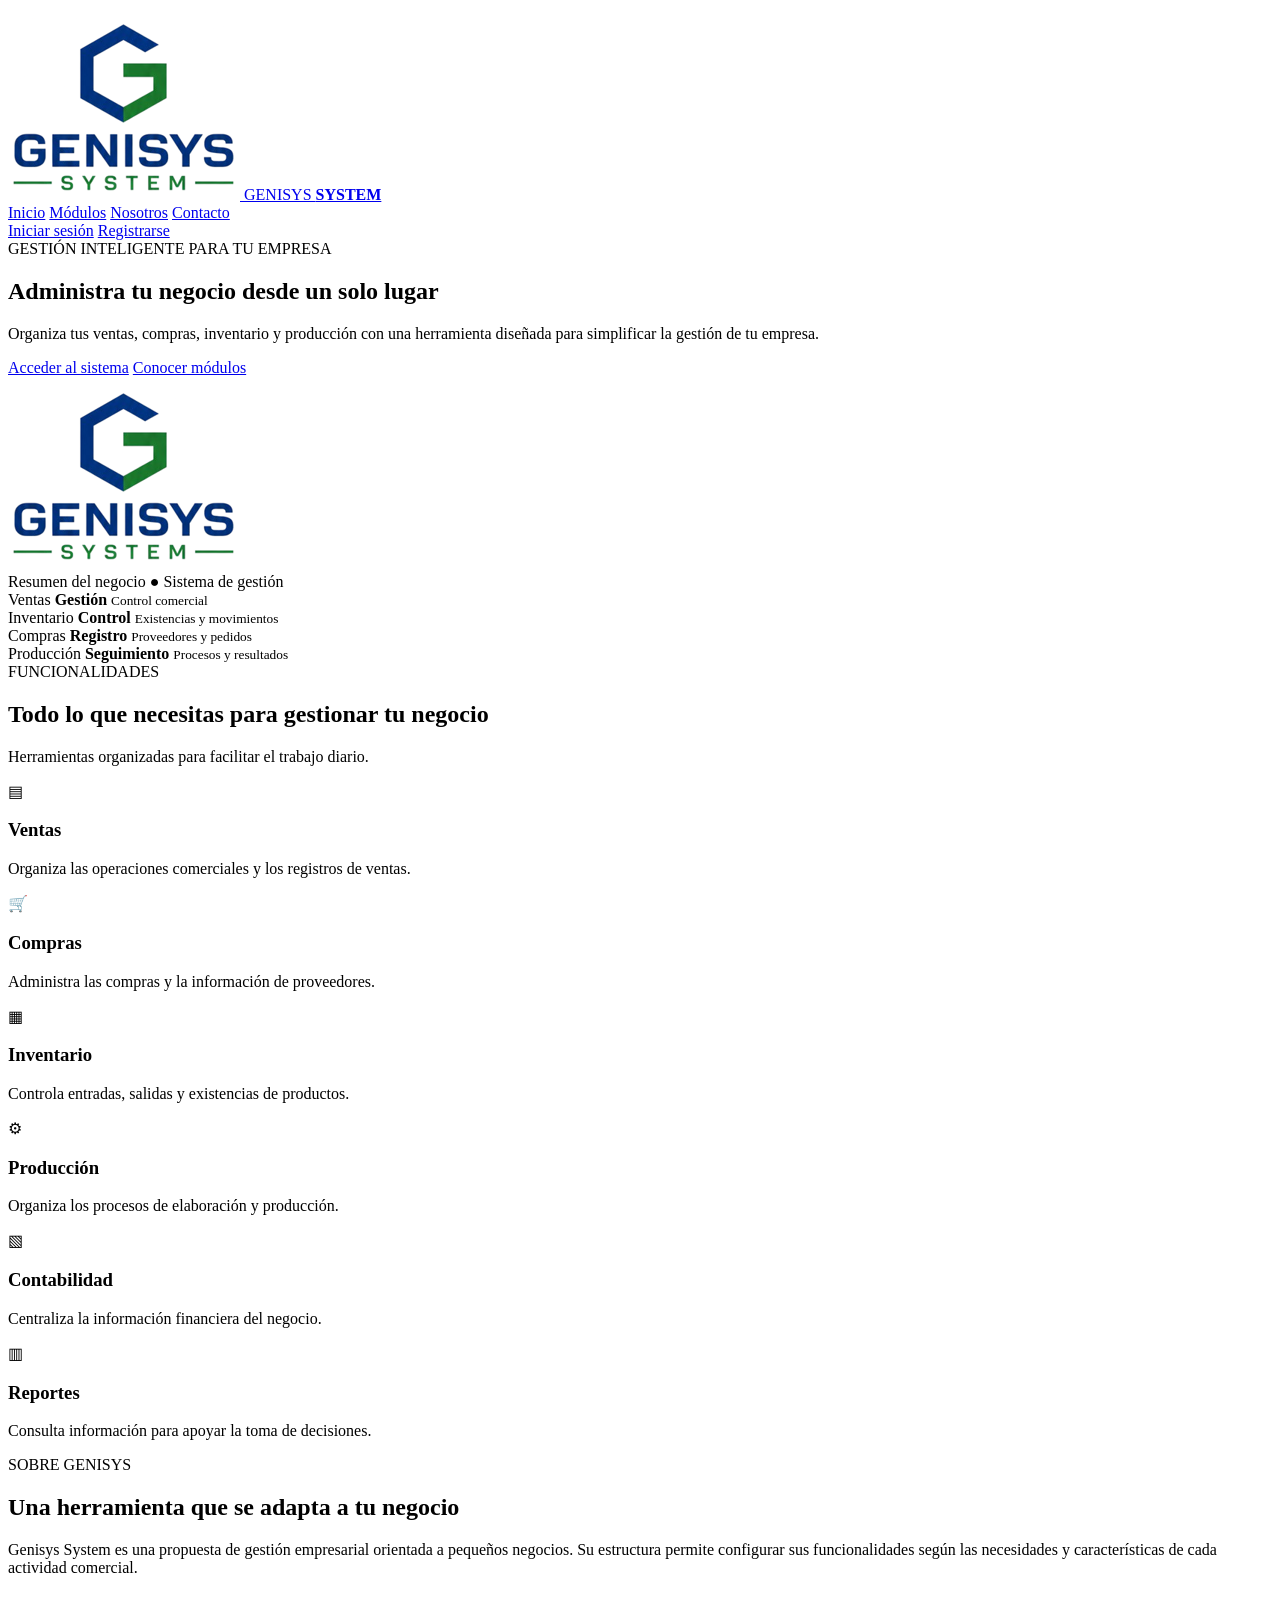
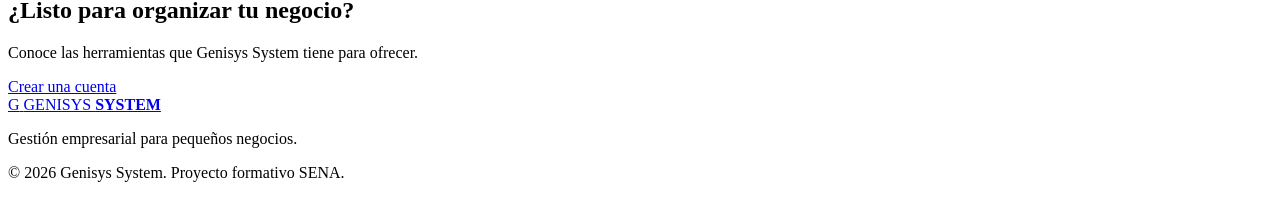
==== index.html @ d9dbc487 "Creación de la página principal  de Genisys System" ====
<!DOCTYPE html>
<html lang="es">
<head>
    <meta charset="UTF-8">
    <meta name="viewport" content="width=device-width, initial-scale=1.0">
    <meta name="description" content="Genisys System, sistema de gestión empresarial para pequeños negocios.">
    <title>Genisys System | Gestión empresarial para pequeños negocios</title>
    <link rel="stylesheet" href="css/estilos.css">
</head>
<body>

    <header class="encabezado">
        <a href="index.html" class="logo">
            <span class="logo-icono">
                <img src="img/LOGO_GENISYS.png" alt="Logo Genisys System">
            </span>
            <span>GENISYS <strong>SYSTEM</strong></span>
        </a>

        <nav class="navegacion">
            <a href="#inicio">Inicio</a>
            <a href="#modulos">Módulos</a>
            <a href="#nosotros">Nosotros</a>
            <a href="#contacto">Contacto</a>
        </nav>

        <div class="acciones">
            <a href="login.html" class="btn-secundario">Iniciar sesión</a>
            <a href="registro.html" class="btn-principal">Registrarse</a>
        </div>
    </header>

    <main>
        <section class="hero" id="inicio">
            <div class="hero-contenido">
                <span class="etiqueta">GESTIÓN INTELIGENTE PARA TU EMPRESA</span>
                <h1>Administra tu negocio desde un solo lugar</h1>
                <p>
                    Organiza tus ventas, compras, inventario y producción
                    con una herramienta diseñada para simplificar la
                    gestión de tu empresa.
                </p>
                <div class="hero-botones">
                    <a href="login.html" class="btn-principal">Acceder al sistema</a>
                    <a href="#modulos" class="btn-secundario">Conocer módulos</a>
                </div>
            </div>

            <div class="hero-visual">
                <div class="panel-resumen">
                    <div class="logo-fondo">
                        <img src="img/LOGO_GENISYS.png" alt="">
                    </div>
                    <div class="panel-cabecera">
                        <span>Resumen del negocio</span>
                        <span class="indicador">● Sistema de gestión</span>
                    </div>
                    <div class="resumen-grid">
                        <article class="resumen-card">
                            <span>Ventas</span>
                            <strong>Gestión</strong>
                            <small>Control comercial</small>
                        </article>
                        <article class="resumen-card">
                            <span>Inventario</span>
                            <strong>Control</strong>
                            <small>Existencias y movimientos</small>
                        </article>
                        <article class="resumen-card">
                            <span>Compras</span>
                            <strong>Registro</strong>
                            <small>Proveedores y pedidos</small>
                        </article>
                        <article class="resumen-card">
                            <span>Producción</span>
                            <strong>Seguimiento</strong>
                            <small>Procesos y resultados</small>
                        </article>
                    </div>
                </div>
            </div>
        </section>

        <section class="seccion-modulos" id="modulos">
            <div class="seccion-titulo">
                <span class="etiqueta">FUNCIONALIDADES</span>
                <h2>Todo lo que necesitas para gestionar tu negocio</h2>
                <p>Herramientas organizadas para facilitar el trabajo diario.</p>
            </div>

            <div class="modulos-grid">
                <article class="modulo">
                    <span class="modulo-icono">▤</span>
                    <h3>Ventas</h3>
                    <p>Organiza las operaciones comerciales y los registros de ventas.</p>
                </article>

                <article class="modulo">
                    <span class="modulo-icono">🛒</span>
                    <h3>Compras</h3>
                    <p>Administra las compras y la información de proveedores.</p>
                </article>

                <article class="modulo">
                    <span class="modulo-icono">▦</span>
                    <h3>Inventario</h3>
                    <p>Controla entradas, salidas y existencias de productos.</p>
                </article>

                <article class="modulo">
                    <span class="modulo-icono">⚙</span>
                    <h3>Producción</h3>
                    <p>Organiza los procesos de elaboración y producción.</p>
                </article>

                <article class="modulo">
                    <span class="modulo-icono">▧</span>
                    <h3>Contabilidad</h3>
                    <p>Centraliza la información financiera del negocio.</p>
                </article>

                <article class="modulo">
                    <span class="modulo-icono">▥</span>
                    <h3>Reportes</h3>
                    <p>Consulta información para apoyar la toma de decisiones.</p>
                </article>
            </div>
        </section>

        <section class="seccion-nosotros" id="nosotros">
            <div>
                <span class="etiqueta">SOBRE GENISYS</span>
                <h2>Una herramienta que se adapta a tu negocio</h2>
            </div>
            <p>
                Genisys System es una propuesta de gestión empresarial
                orientada a pequeños negocios. Su estructura permite
                configurar sus funcionalidades según las necesidades
                y características de cada actividad comercial.
            </p>
        </section>

        <section class="contacto" id="contacto">
            <h2>¿Listo para organizar tu negocio?</h2>
            <p>Conoce las herramientas que Genisys System tiene para ofrecer.</p>
            <a href="registro.html" class="btn-principal">Crear una cuenta</a>
        </section>
    </main>

    <footer class="pie-pagina">
        <a href="index.html" class="logo logo-footer">
            <span class="logo-icono">G</span>
            <span>GENISYS <strong>SYSTEM</strong></span>
        </a>
        <p>Gestión empresarial para pequeños negocios.</p>
        <p class="copyright">© 2026 Genisys System. Proyecto formativo SENA.</p>
    </footer>

</body>
</html>
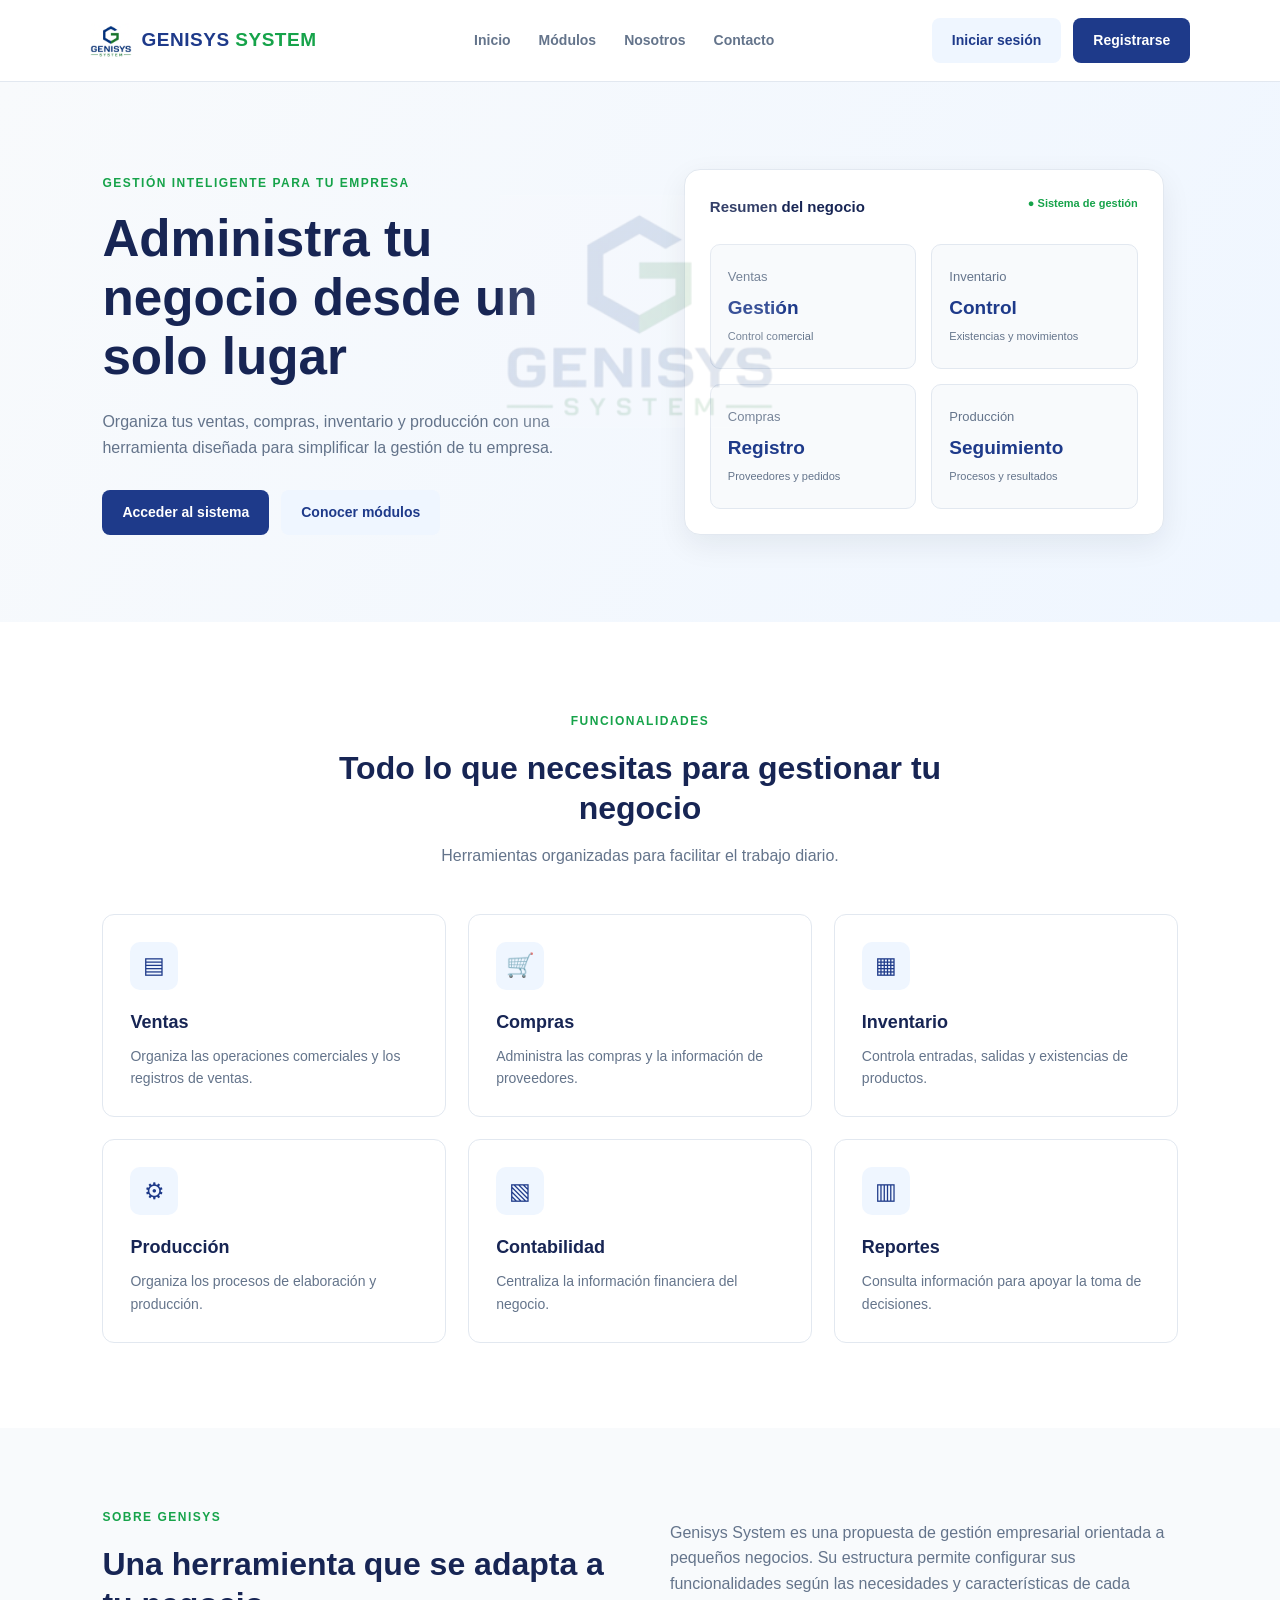
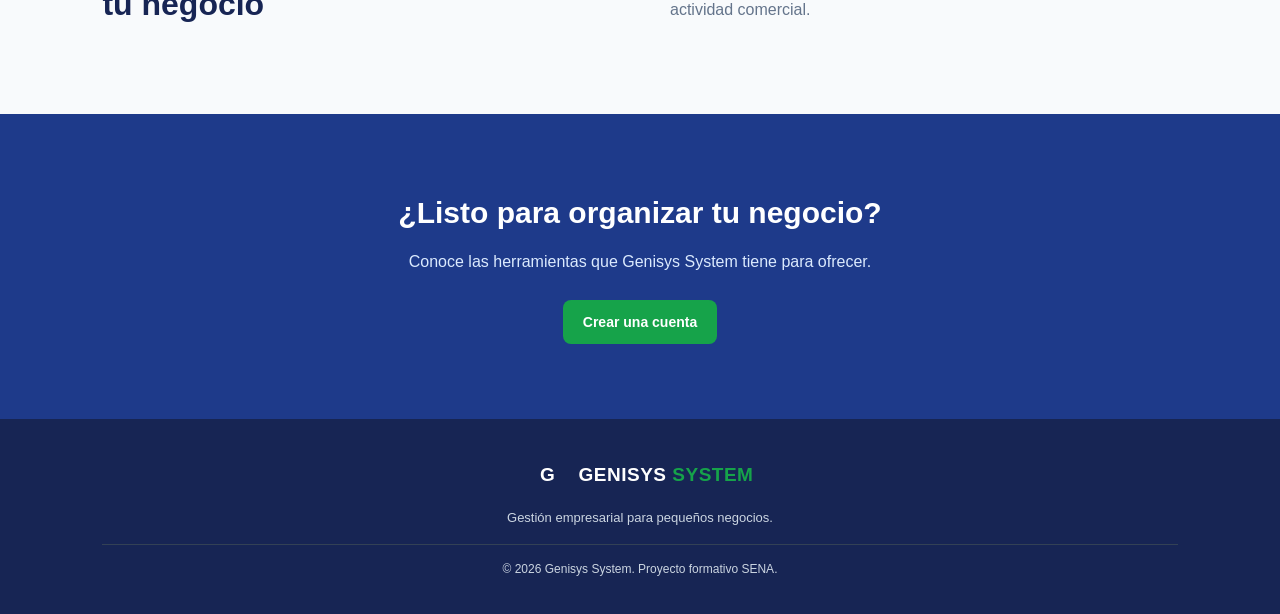
==== commit 7ebae6a0: "Implementación de menú interactivo con JavaScript y diseño responsive" ====
--- a/index.html
+++ b/index.html
@@ -18,11 +18,17 @@
             <span>GENISYS <strong>SYSTEM</strong></span>
         </a>
 
-        <nav class="navegacion">
+        <button class="menu-toggle" id="menuToggle"
+                aria-label="Abrir menú" aria-expanded="false">
+            ☰
+        </button>
+
+        <nav class="navegacion" id="menuNavegacion">
             <a href="#inicio">Inicio</a>
             <a href="#modulos">Módulos</a>
             <a href="#nosotros">Nosotros</a>
             <a href="#contacto">Contacto</a>
+        
         </nav>
 
         <div class="acciones">
@@ -156,6 +162,6 @@
         <p>Gestión empresarial para pequeños negocios.</p>
         <p class="copyright">© 2026 Genisys System. Proyecto formativo SENA.</p>
     </footer>
-
+    <script src="js/principal.js"></script>
 </body>
 </html>
--- a/css/estilos.css
+++ b/css/estilos.css
@@ -0,0 +1,1534 @@
+
+/* =====================================================
+   GENISYS SYSTEM
+   Hoja de estilos principal
+
+===================================================== */
+
+/* 1. VARIABLES GENERALES */
+
+:root {
+    --azul: #1E3A8A;
+    --azul-oscuro: #172554;
+    --azul-claro: #EFF6FF;
+    --verde: #16A34A;
+    --verde-claro: #DCFCE7;
+    --blanco: #FFFFFF;
+    --fondo: #F8FAFC;
+    --texto: #1E293B;
+    --texto-secundario: #64748B;
+    --borde: #E2E8F0;
+    --sombra: 0 10px 30px rgba(15, 23, 42, 0.07);
+}
+
+/* 2. CONFIGURACIÓN GENERAL */
+
+* {
+    margin: 0;
+    padding: 0;
+    box-sizing: border-box;
+}
+
+html {
+    scroll-behavior: smooth;
+}
+
+body {
+    font-family: Arial, Helvetica, sans-serif;
+    background: var(--blanco);
+    color: var(--texto);
+    line-height: 1.6;
+}
+
+a {
+    text-decoration: none;
+    color: inherit;
+}
+
+button,
+input {
+    font: inherit;
+}
+
+/* 3. ENCABEZADO */
+
+.encabezado {
+    width: 100%;
+    min-height: 82px;
+    padding: 15px 7%;
+    display: flex;
+    align-items: center;
+    justify-content: space-between;
+    gap: 25px;
+    background: var(--blanco);
+    border-bottom: 1px solid var(--borde);
+}
+
+.logo {
+    display: flex;
+    align-items: center;
+    gap: 10px;
+    color: var(--azul);
+    font-size: 19px;
+    font-weight: 800;
+    letter-spacing: 0.5px;
+}
+
+.logo strong {
+    color: var(--verde);
+}
+
+.logo-icono {
+    width: 42px;
+    height: 42px;
+    display: flex;
+    align-items: center;
+    justify-content: center;
+    overflow: hidden;
+    flex-shrink: 0;
+}
+
+.logo-icono img {
+    width: 100%;
+    height: 100%;
+    object-fit: contain;
+    display: block;
+}
+
+.logo-fondo {
+    position: absolute;
+    left: 50%;
+    top: 35%;
+    transform: translate(-50%, -50%);
+    z-index: 0;
+    opacity: 0.12;
+    pointer-events: none;
+}
+
+.logo-fondo img {
+    width: 280px;
+    height: auto;
+    object-fit: contain;
+}
+
+.navegacion {
+    display: flex;
+    align-items: center;
+    gap: 28px;
+}
+
+.navegacion a {
+    color: var(--texto-secundario);
+    font-size: 14px;
+    font-weight: 600;
+    transition: color 0.3s;
+}
+
+.navegacion a:hover {
+    color: var(--azul);
+}
+
+.acciones {
+    display: flex;
+    align-items: center;
+    gap: 12px;
+}
+
+/* 4. BOTONES */
+
+.btn-principal,
+.btn-secundario {
+    display: inline-flex;
+    align-items: center;
+    justify-content: center;
+    padding: 11px 20px;
+    border-radius: 8px;
+    font-size: 14px;
+    font-weight: 700;
+    transition: 0.3s;
+}
+
+.btn-principal {
+    background: var(--azul);
+    color: var(--blanco);
+}
+
+.btn-principal:hover {
+    background: var(--azul-oscuro);
+    transform: translateY(-2px);
+}
+
+.btn-secundario {
+    background: var(--azul-claro);
+    color: var(--azul);
+}
+
+.btn-secundario:hover {
+    background: #DBEAFE;
+}
+
+/* 5. SECCIÓN PRINCIPAL */
+
+.hero {
+    min-height: 540px;
+    padding: 75px 8%;
+    display: grid;
+    grid-template-columns: 1fr 1fr;
+    align-items: center;
+    gap: 60px;
+    background: linear-gradient(120deg, #F8FAFC, #EFF6FF);
+}
+
+.hero-contenido {
+    max-width: 590px;
+}
+
+.etiqueta {
+    display: inline-block;
+    margin-bottom: 17px;
+    color: var(--verde);
+    font-size: 12px;
+    font-weight: 800;
+    letter-spacing: 1.5px;
+}
+
+.hero h1 {
+    margin-bottom: 22px;
+    color: var(--azul-oscuro);
+    font-size: clamp(36px, 4vw, 53px);
+    line-height: 1.15;
+}
+
+.hero-contenido p {
+    margin-bottom: 30px;
+    color: var(--texto-secundario);
+    font-size: 16px;
+    max-width: 520px;
+}
+
+.hero-botones {
+    display: flex;
+    flex-wrap: wrap;
+    gap: 12px;
+}
+
+/* 6. PANEL ILUSTRATIVO */
+
+.hero-visual {
+    display: flex;
+    justify-content: center;
+}
+
+.panel-resumen {
+    width: 100%;
+    max-width: 480px;
+    padding: 25px;
+    background: var(--blanco);
+    border: 1px solid var(--borde);
+    border-radius: 16px;
+    box-shadow: var(--sombra);
+}
+
+.panel-cabecera {
+    display: flex;
+    flex-wrap: wrap;
+    justify-content: space-between;
+    gap: 10px;
+    margin-bottom: 25px;
+    color: var(--azul-oscuro);
+    font-size: 15px;
+    font-weight: 700;
+}
+
+.indicador {
+    color: var(--verde);
+    font-size: 11px;
+}
+
+.resumen-grid {
+    display: grid;
+    grid-template-columns: repeat(2, 1fr);
+    gap: 15px;
+}
+
+.resumen-card {
+    min-height: 125px;
+    padding: 17px;
+    display: flex;
+    flex-direction: column;
+    justify-content: center;
+    gap: 5px;
+    background: var(--fondo);
+    border: 1px solid var(--borde);
+    border-radius: 10px;
+}
+
+.resumen-card span {
+    color: var(--texto-secundario);
+    font-size: 13px;
+}
+
+.resumen-card strong {
+    color: var(--azul);
+    font-size: 19px;
+}
+
+.resumen-card small {
+    color: var(--texto-secundario);
+    font-size: 11px;
+}
+
+/* 7. MÓDULOS */
+
+.seccion-modulos {
+    padding: 85px 8%;
+    background: var(--blanco);
+}
+
+.seccion-titulo {
+    max-width: 650px;
+    margin: 0 auto 45px;
+    text-align: center;
+}
+
+.seccion-titulo h2,
+.seccion-nosotros h2 {
+    margin-bottom: 15px;
+    color: var(--azul-oscuro);
+    font-size: 32px;
+    line-height: 1.25;
+}
+
+.seccion-titulo p {
+    color: var(--texto-secundario);
+}
+
+.modulos-grid {
+    display: grid;
+    grid-template-columns: repeat(3, 1fr);
+    gap: 22px;
+}
+
+.modulo {
+    padding: 27px;
+    background: var(--blanco);
+    border: 1px solid var(--borde);
+    border-radius: 12px;
+    transition: 0.3s;
+}
+
+.modulo:hover {
+    transform: translateY(-5px);
+    box-shadow: var(--sombra);
+    border-color: #BFDBFE;
+}
+
+.modulo-icono {
+    width: 48px;
+    height: 48px;
+    margin-bottom: 18px;
+    display: grid;
+    place-items: center;
+    background: var(--azul-claro);
+    color: var(--azul);
+    border-radius: 10px;
+    font-size: 23px;
+}
+
+.modulo h3 {
+    margin-bottom: 8px;
+    color: var(--azul-oscuro);
+    font-size: 18px;
+}
+
+.modulo p {
+    color: var(--texto-secundario);
+    font-size: 14px;
+}
+
+/* 8. NOSOTROS */
+
+.seccion-nosotros {
+    padding: 75px 8%;
+    display: grid;
+    grid-template-columns: 1fr 1fr;
+    align-items: center;
+    gap: 60px;
+    background: var(--fondo);
+}
+
+.seccion-nosotros p {
+    color: var(--texto-secundario);
+    font-size: 16px;
+}
+
+/* 9. CONTACTO */
+
+.contacto {
+    padding: 75px 20px;
+    text-align: center;
+    background: var(--azul);
+    color: var(--blanco);
+}
+
+.contacto h2 {
+    margin-bottom: 12px;
+    font-size: 30px;
+}
+
+.contacto p {
+    margin-bottom: 25px;
+    color: #DBEAFE;
+}
+
+.contacto .btn-principal {
+    background: var(--verde);
+}
+
+.contacto .btn-principal:hover {
+    background: #15803D;
+}
+
+/* 10. PIE DE PÁGINA */
+
+.pie-pagina {
+    padding: 35px 8%;
+    text-align: center;
+    background: var(--azul-oscuro);
+    color: var(--blanco);
+}
+
+.logo-footer {
+    justify-content: center;
+    margin-bottom: 12px;
+    color: var(--blanco);
+}
+
+.pie-pagina > p {
+    color: #CBD5E1;
+    font-size: 13px;
+}
+
+.pie-pagina .copyright {
+    margin-top: 15px;
+    padding-top: 15px;
+    border-top: 1px solid #334155;
+    font-size: 12px;
+}
+
+/* 11. DISEÑO RESPONSIVE: TABLET */
+
+@media (max-width: 1024px) {
+    .encabezado {
+        padding: 15px 4%;
+    }
+
+    .navegacion {
+        gap: 15px;
+    }
+
+    .hero,
+    .seccion-nosotros {
+        padding-left: 5%;
+        padding-right: 5%;
+        gap: 30px;
+    }
+
+    .modulos-grid {
+        grid-template-columns: repeat(2, 1fr);
+    }
+}
+
+/* 12. DISEÑO RESPONSIVE: MÓVIL */
+
+@media (max-width: 760px) {
+    .encabezado {
+        flex-wrap: wrap;
+        justify-content: center;
+    }
+
+    .navegacion {
+        order: 3;
+        width: 100%;
+        justify-content: center;
+        flex-wrap: wrap;
+        gap: 18px;
+    }
+
+    .acciones {
+        justify-content: center;
+    }
+
+    .hero {
+        grid-template-columns: 1fr;
+        padding: 55px 6%;
+        text-align: center;
+    }
+
+    .hero-contenido {
+        margin: auto;
+    }
+
+    .hero-contenido p {
+        margin-left: auto;
+        margin-right: auto;
+    }
+
+    .hero-botones {
+        justify-content: center;
+    }
+
+    .hero-visual {
+        width: 100%;
+    }
+
+    .seccion-modulos {
+        padding: 60px 6%;
+    }
+
+    .seccion-nosotros {
+        grid-template-columns: 1fr;
+        gap: 20px;
+        padding: 55px 6%;
+    }
+
+    .seccion-titulo h2,
+    .seccion-nosotros h2 {
+        font-size: 27px;
+    }
+
+    .contacto h2 {
+        font-size: 25px;
+    }
+}
+
+/* 13. MÓVILES PEQUEÑOS */
+
+@media (max-width: 480px) {
+    .logo {
+        font-size: 16px;
+    }
+
+    .acciones {
+        width: 100%;
+    }
+
+    .acciones a {
+        flex: 1;
+    }
+
+    .navegacion {
+        gap: 12px;
+    }
+
+    .navegacion a {
+        font-size: 12px;
+    }
+
+    .hero h1 {
+        font-size: 34px;
+    }
+
+    .resumen-grid,
+    .modulos-grid {
+        grid-template-columns: 1fr;
+    }
+
+    .panel-resumen {
+        padding: 17px;
+    }
+
+    .hero-botones a {
+        width: 100%;
+    }
+}
+/* =====================================================
+   14. PANTALLA DE INICIO DE SESIÓN - LOGIN
+   ===================================================== */
+
+.pagina-login {
+    min-height: 100vh;
+    display: flex;
+    flex-direction: column;
+    background: var(--fondo);
+}
+
+.login-contenedor {
+    width: min(1050px, 92%);
+    margin: auto;
+    display: grid;
+    grid-template-columns: 1fr 1fr;
+    background: var(--blanco);
+    border: 1px solid var(--borde);
+    border-radius: 16px;
+    overflow: hidden;
+    box-shadow: var(--sombra);
+}
+
+/* Panel de presentación */
+
+.login-presentacion {
+    padding: 50px 45px;
+    display: flex;
+    flex-direction: column;
+    justify-content: center;
+    background: var(--azul);
+    color: var(--blanco);
+}
+
+.login-logo {
+    display: inline-flex;
+    align-items: center;
+    justify-content: center;
+    width: fit-content;
+    padding: 14px 22px;
+    margin: 0 auto 40px;
+    background: #FFFFFF;
+    border-radius: 12px;
+    box-shadow: 0 5px 15px rgba(0, 0, 0, 0.12);
+}
+
+.login-logo img {
+    width: 170px;
+    max-width: 100%;
+    height: auto;
+    object-fit: contain;
+}
+
+.login-presentacion h1 {
+    margin-bottom: 18px;
+    font-size: 32px;
+    line-height: 1.25;
+    text-align: center;
+}
+
+.login-presentacion p {
+    margin-bottom: 30px;
+    color: #DBEAFE;
+    font-size: 15px;
+    text-align: center;
+}
+
+.login-beneficios {
+    display: flex;
+    flex-direction: column;
+    gap: 15px;
+}
+
+.login-beneficios span {
+    font-size: 14px;
+    color: var(--blanco);
+}
+
+/* Formulario */
+
+.login-formulario {
+    padding: 50px 45px;
+    display: flex;
+    flex-direction: column;
+    justify-content: center;
+}
+
+.login-titulo {
+    margin-bottom: 30px;
+}
+
+.login-titulo h2 {
+    margin-bottom: 8px;
+    color: var(--azul-oscuro);
+    font-size: 29px;
+}
+
+.login-titulo p {
+    color: var(--texto-secundario);
+    font-size: 14px;
+}
+
+.campo-login {
+    margin-bottom: 22px;
+}
+
+.campo-login label {
+    display: block;
+    margin-bottom: 8px;
+    color: var(--texto);
+    font-size: 14px;
+    font-weight: 700;
+}
+
+.campo-login input {
+    width: 100%;
+    padding: 13px 15px;
+    border: 1px solid var(--borde);
+    border-radius: 8px;
+    outline: none;
+    background: var(--blanco);
+    color: var(--texto);
+}
+
+.campo-login input:focus {
+    border-color: var(--azul);
+    box-shadow: 0 0 0 3px rgba(30, 58, 138, 0.10);
+}
+
+.campo-login input::placeholder {
+    color: #94A3B8;
+}
+
+/* Opciones */
+
+.login-opciones {
+    display: flex;
+    align-items: center;
+    justify-content: space-between;
+    gap: 10px;
+    margin: 5px 0 25px;
+    font-size: 12px;
+}
+
+.recordarme {
+    display: flex;
+    align-items: center;
+    gap: 7px;
+    color: var(--texto-secundario);
+}
+
+.recordarme input {
+    accent-color: var(--azul);
+}
+
+.login-opciones a,
+.login-registro a {
+    color: var(--azul);
+    font-weight: 700;
+}
+
+.login-opciones a:hover,
+.login-registro a:hover {
+    text-decoration: underline;
+}
+
+/* Botón de acceso */
+
+.btn-login {
+    width: 100%;
+    padding: 14px;
+    border: none;
+    border-radius: 8px;
+    background: var(--azul);
+    color: var(--blanco);
+    font-weight: 700;
+    cursor: pointer;
+    transition: 0.3s;
+}
+
+.btn-login:hover {
+    background: var(--azul-oscuro);
+}
+
+/* Enlaces inferiores */
+
+.login-registro {
+    margin-top: 25px;
+    text-align: center;
+    color: var(--texto-secundario);
+    font-size: 13px;
+}
+
+.login-registro a {
+    margin-left: 4px;
+}
+
+.login-volver {
+    display: block;
+    margin-top: 25px;
+    text-align: center;
+    color: var(--texto-secundario);
+    font-size: 13px;
+}
+
+.login-volver:hover {
+    color: var(--azul);
+}
+
+/* Pie de página */
+
+.login-footer {
+    padding: 20px;
+    text-align: center;
+    color: var(--texto-secundario);
+    font-size: 12px;
+}
+
+/* =====================================================
+   15. RESPONSIVE DEL LOGIN
+   ===================================================== */
+
+@media (max-width: 760px) {
+    .login-contenedor {
+        grid-template-columns: 1fr;
+        margin: 25px auto;
+    }
+
+    .login-presentacion {
+        padding: 35px;
+    }
+
+    .login-presentacion h1 {
+        font-size: 27px;
+    }
+
+    .login-logo {
+        margin-bottom: 20px;
+    }
+
+    .login-formulario {
+        padding: 40px 35px;
+    }
+}
+
+@media (max-width: 480px) {
+    .login-contenedor {
+        width: 94%;
+    }
+
+    .login-presentacion {
+        padding: 30px 25px;
+    }
+
+    .login-formulario {
+        padding: 35px 25px;
+    }
+
+    .login-opciones {
+        align-items: flex-start;
+        flex-direction: column;
+    }
+}
+/* =====================================================
+   16. PANTALLA DE REGISTRO
+   ===================================================== */
+
+.pagina-registro {
+    min-height: 100vh;
+    display: flex;
+    flex-direction: column;
+    background: var(--fondo);
+}
+
+.registro-contenedor {
+    width: min(1100px, 92%);
+    margin: auto;
+    display: grid;
+    grid-template-columns: 0.9fr 1.1fr;
+    background: var(--blanco);
+    border: 1px solid var(--borde);
+    border-radius: 16px;
+    overflow: hidden;
+    box-shadow: var(--sombra);
+}
+
+/* Panel de presentación */
+
+.registro-presentacion {
+    padding: 45px;
+    display: flex;
+    flex-direction: column;
+    justify-content: center;
+    background: var(--azul);
+    color: var(--blanco);
+}
+
+.registro-logo {
+    display: flex;
+    align-items: center;
+    justify-content: center;
+    width: fit-content;
+    max-width: 100%;
+    padding: 14px 50px;
+    margin: 0 auto 100px;
+    background: var(--blanco);
+    border-radius: 12px;
+    box-shadow: 0 5px 15px rgba(0, 0, 0, 0.12);
+}
+
+.registro-logo img {
+    width: 170px;
+    max-width: 100%;
+    height: auto;
+    object-fit: contain;
+}
+
+.registro-presentacion h1 {
+    margin-bottom: 18px;
+    font-size: 30px;
+    line-height: 1.3;
+    text-align: center;
+}
+
+.registro-presentacion p {
+    margin-bottom: 30px;
+    color: #DBEAFE;
+    font-size: 15px;
+    line-height: 1.7;
+    text-align: center;
+}
+
+.registro-beneficios {
+    display: flex;
+    flex-direction: column;
+    gap: 18px;
+}
+
+.registro-beneficios span {
+    font-size: 14px;
+    color: var(--blanco);
+}
+
+/* Formulario */
+
+.registro-formulario {
+    padding: 40px 50px;
+    display: flex;
+    flex-direction: column;
+    justify-content: center;
+}
+
+.registro-titulo {
+    margin-bottom: 25px;
+}
+
+.registro-titulo h2 {
+    margin-bottom: 8px;
+    color: var(--azul-oscuro);
+    font-size: 28px;
+}
+
+.registro-titulo p {
+    color: var(--texto-secundario);
+    font-size: 14px;
+}
+
+.campo-registro {
+    margin-bottom: 17px;
+}
+
+.campo-registro label {
+    display: block;
+    margin-bottom: 7px;
+    color: var(--texto);
+    font-size: 14px;
+    font-weight: 700;
+}
+
+.campo-registro input {
+    width: 100%;
+    padding: 12px 14px;
+    border: 1px solid var(--borde);
+    border-radius: 8px;
+    outline: none;
+    background: var(--blanco);
+    color: var(--texto);
+}
+
+.campo-registro input:focus {
+    border-color: var(--azul);
+    box-shadow: 0 0 0 3px rgba(30, 58, 138, 0.10);
+}
+
+.campo-registro input::placeholder {
+    color: #94A3B8;
+}
+
+/* Términos y condiciones */
+
+.registro-terminos {
+    margin: 5px 0 22px;
+    color: var(--texto-secundario);
+    font-size: 13px;
+}
+
+.registro-terminos label {
+    display: flex;
+    align-items: center;
+    gap: 8px;
+}
+
+.registro-terminos input {
+    accent-color: var(--azul);
+}
+
+/* Botón */
+
+.btn-registro {
+    width: 100%;
+    padding: 14px;
+    border: none;
+    border-radius: 8px;
+    background: var(--azul);
+    color: var(--blanco);
+    font-weight: 700;
+    cursor: pointer;
+    transition: 0.3s;
+}
+
+.btn-registro:hover {
+    background: var(--azul-oscuro);
+}
+
+/* Enlaces inferiores */
+
+.registro-login {
+    margin-top: 22px;
+    text-align: center;
+    color: var(--texto-secundario);
+    font-size: 13px;
+}
+
+.registro-login a {
+    margin-left: 4px;
+    color: var(--azul);
+    font-weight: 700;
+}
+
+.registro-login a:hover {
+    text-decoration: underline;
+}
+
+.registro-volver {
+    display: block;
+    margin-top: 20px;
+    text-align: center;
+    color: var(--texto-secundario);
+    font-size: 13px;
+}
+
+.registro-volver:hover {
+    color: var(--azul);
+}
+
+/* Pie de página */
+
+.registro-footer {
+    padding: 20px;
+    text-align: center;
+    color: var(--texto-secundario);
+    font-size: 12px;
+}
+
+/* =====================================================
+   17. RESPONSIVE DEL REGISTRO
+   ===================================================== */
+
+@media (max-width: 900px) {
+    .registro-contenedor {
+        grid-template-columns: 1fr 1.2fr;
+    }
+
+    .registro-presentacion {
+        padding: 30px;
+    }
+
+    .registro-formulario {
+        padding: 35px;
+    }
+}
+
+@media (max-width: 760px) {
+    .registro-contenedor {
+        grid-template-columns: 1fr;
+        margin: 25px auto;
+    }
+
+    .registro-presentacion {
+        padding: 35px;
+    }
+
+    .registro-presentacion h1 {
+        font-size: 27px;
+    }
+
+    .registro-formulario {
+        padding: 35px;
+    }
+}
+
+@media (max-width: 480px) {
+    .registro-contenedor {
+        width: 94%;
+    }
+
+    .registro-presentacion {
+        padding: 30px 25px;
+    }
+
+    .registro-formulario {
+        padding: 30px 25px;
+    }
+
+    .registro-logo img {
+        width: 150px;
+    }
+}
+/* =====================================================
+   18. PANTALLA DE RECUPERACIÓN DE CONTRASEÑA
+   ===================================================== */
+
+.pagina-recuperar {
+    min-height: 100vh;
+    display: flex;
+    flex-direction: column;
+    background: var(--fondo);
+}
+
+.recuperar-contenedor {
+    width: min(1050px, 92%);
+    margin: auto;
+    display: grid;
+    grid-template-columns: 1fr 1fr;
+    background: var(--blanco);
+    border: 1px solid var(--borde);
+    border-radius: 16px;
+    overflow: hidden;
+    box-shadow: var(--sombra);
+}
+
+/* Panel de presentación */
+
+.recuperar-presentacion {
+    padding: 50px 45px;
+    display: flex;
+    flex-direction: column;
+    justify-content: center;
+    background: var(--azul);
+    color: var(--blanco);
+}
+
+.recuperar-logo {
+    display: flex;
+    align-items: center;
+    justify-content: center;
+    width: fit-content;
+    max-width: 100%;
+    padding: 14px 22px;
+    margin: 0 auto 35px;
+    background: var(--blanco);
+    border-radius: 12px;
+    box-shadow: 0 5px 15px rgba(0, 0, 0, 0.12);
+}
+
+.recuperar-logo img {
+    width: 170px;
+    max-width: 100%;
+    height: auto;
+    object-fit: contain;
+}
+
+.recuperar-presentacion h1 {
+    margin-bottom: 18px;
+    font-size: 30px;
+    line-height: 1.3;
+    text-align: center;
+}
+
+.recuperar-presentacion p {
+    margin-bottom: 30px;
+    color: #DBEAFE;
+    font-size: 15px;
+    line-height: 1.7;
+    text-align: center;
+}
+
+.recuperar-beneficios {
+    display: flex;
+    flex-direction: column;
+    gap: 18px;
+}
+
+.recuperar-beneficios span {
+    font-size: 14px;
+    color: var(--blanco);
+}
+
+/* Formulario */
+
+.recuperar-formulario {
+    padding: 50px 45px;
+    display: flex;
+    flex-direction: column;
+    justify-content: center;
+}
+
+.recuperar-titulo {
+    margin-bottom: 30px;
+}
+
+.recuperar-titulo h2 {
+    margin-bottom: 10px;
+    color: var(--azul-oscuro);
+    font-size: 28px;
+}
+
+.recuperar-titulo p {
+    color: var(--texto-secundario);
+    font-size: 14px;
+    line-height: 1.6;
+}
+
+.campo-recuperar {
+    margin-bottom: 25px;
+}
+
+.campo-recuperar label {
+    display: block;
+    margin-bottom: 8px;
+    color: var(--texto);
+    font-size: 14px;
+    font-weight: 700;
+}
+
+.campo-recuperar input {
+    width: 100%;
+    padding: 13px 15px;
+    border: 1px solid var(--borde);
+    border-radius: 8px;
+    outline: none;
+    background: var(--blanco);
+    color: var(--texto);
+}
+
+.campo-recuperar input:focus {
+    border-color: var(--azul);
+    box-shadow: 0 0 0 3px rgba(30, 58, 138, 0.10);
+}
+
+.campo-recuperar input::placeholder {
+    color: #94A3B8;
+}
+
+/* Botón */
+
+.btn-recuperar {
+    width: 100%;
+    padding: 14px;
+    border: none;
+    border-radius: 8px;
+    background: var(--azul);
+    color: var(--blanco);
+    font-weight: 700;
+    cursor: pointer;
+    transition: 0.3s;
+}
+
+.btn-recuperar:hover {
+    background: var(--azul-oscuro);
+}
+
+/* Enlaces */
+
+.recuperar-login {
+    margin-top: 25px;
+    text-align: center;
+    color: var(--texto-secundario);
+    font-size: 13px;
+}
+
+.recuperar-login a {
+    margin-left: 4px;
+    color: var(--azul);
+    font-weight: 700;
+}
+
+.recuperar-login a:hover {
+    text-decoration: underline;
+}
+
+.recuperar-volver {
+    display: block;
+    margin-top: 22px;
+    text-align: center;
+    color: var(--texto-secundario);
+    font-size: 13px;
+}
+
+.recuperar-volver:hover {
+    color: var(--azul);
+}
+
+/* Pie de página */
+
+.recuperar-footer {
+    padding: 20px;
+    text-align: center;
+    color: var(--texto-secundario);
+    font-size: 12px;
+}
+
+/* =====================================================
+   19. RESPONSIVE DE RECUPERACIÓN
+   ===================================================== */
+
+@media (max-width: 760px) {
+    .recuperar-contenedor {
+        grid-template-columns: 1fr;
+        margin: 25px auto;
+    }
+
+    .recuperar-presentacion {
+        padding: 35px;
+    }
+
+    .recuperar-presentacion h1 {
+        font-size: 27px;
+    }
+
+    .recuperar-formulario {
+        padding: 40px 35px;
+    }
+}
+
+@media (max-width: 480px) {
+    .recuperar-contenedor {
+        width: 94%;
+    }
+
+    .recuperar-presentacion {
+        padding: 30px 25px;
+    }
+
+    .recuperar-formulario {
+        padding: 35px 25px;
+    }
+
+    .recuperar-logo img {
+        width: 150px;
+    }
+}
+/* =========================================================
+   20. PÁGINA DE MANTENIMIENTO DEL SISTEMA
+========================================================= */
+
+.pagina-en-mantenimiento {
+    min-height: 100vh;
+    background: var(--fondo);
+    display: flex;
+    align-items: center;
+    justify-content: center;
+    padding: 30px 15px;
+}
+
+.mantenimiento-aviso {
+    width: 100%;
+    max-width: 620px;
+    background: var(--blanco);
+    border: 1px solid var(--borde);
+    border-radius: 18px;
+    padding: 45px 55px;
+    text-align: center;
+    box-shadow: var(--sombra);
+}
+
+.aviso-logo {
+    width: fit-content;
+    margin: 0 auto 35px;
+    padding: 12px 22px;
+    background: var(--blanco);
+    border: 1px solid var(--borde);
+    border-radius: 12px;
+}
+
+.aviso-logo img {
+    display: block;
+    width: 165px;
+    max-width: 100%;
+    height: auto;
+    object-fit: contain;
+}
+
+.aviso-icono {
+    width: 85px;
+    height: 85px;
+    margin: 0 auto 22px;
+    border-radius: 50%;
+    background: var(--azul-claro);
+    color: var(--azul);
+    display: flex;
+    align-items: center;
+    justify-content: center;
+}
+
+.aviso-icono span {
+    font-size: 43px;
+}
+
+.aviso-etiqueta {
+    display: inline-block;
+    color: var(--verde);
+    background: var(--verde-claro);
+    padding: 7px 14px;
+    border-radius: 20px;
+    font-size: 10px;
+    font-weight: 700;
+    letter-spacing: 1.2px;
+    margin-bottom: 18px;
+}
+
+.mantenimiento-aviso h1 {
+    color: var(--azul-oscuro);
+    font-size: 29px;
+    line-height: 1.3;
+    margin-bottom: 18px;
+}
+
+.aviso-mensaje {
+    color: var(--texto-secundario);
+    font-size: 15px;
+    line-height: 1.8;
+    margin-bottom: 25px;
+}
+
+.aviso-detalle {
+    display: flex;
+    align-items: center;
+    justify-content: center;
+    gap: 10px;
+    background: #F8FAFC;
+    border: 1px solid var(--borde);
+    border-radius: 9px;
+    padding: 14px;
+    color: var(--texto);
+    font-size: 12px;
+    font-weight: 600;
+    margin-bottom: 22px;
+}
+
+.aviso-indicador {
+    width: 9px;
+    height: 9px;
+    background: #F59E0B;
+    border-radius: 50%;
+}
+
+.aviso-explicacion {
+    color: var(--texto-secundario);
+    font-size: 13px;
+    line-height: 1.8;
+    margin-bottom: 28px;
+}
+
+.btn-aviso-inicio {
+    display: inline-block;
+    background: var(--azul);
+    color: var(--blanco);
+    text-decoration: none;
+    padding: 13px 28px;
+    border-radius: 8px;
+    font-size: 13px;
+    font-weight: 600;
+    transition: 0.2s;
+}
+
+.btn-aviso-inicio:hover {
+    background: var(--azul-oscuro);
+    transform: translateY(-2px);
+}
+
+.aviso-pie {
+    border-top: 1px solid var(--borde);
+    margin-top: 35px;
+    padding-top: 22px;
+}
+
+.aviso-pie span {
+    display: block;
+    color: var(--azul);
+    font-size: 13px;
+    font-weight: 700;
+}
+
+.aviso-pie p {
+    color: var(--texto-secundario);
+    font-size: 11px;
+    margin: 5px 0 12px;
+}
+
+.aviso-pie small {
+    color: #94A3B8;
+    font-size: 10px;
+}
+
+/* RESPONSIVE */
+
+@media (max-width: 480px) {
+    .mantenimiento-aviso {
+        padding: 30px 20px;
+    }
+
+    .aviso-logo img {
+        width: 140px;
+    }
+
+    .mantenimiento-aviso h1 {
+        font-size: 23px;
+    }
+
+    .aviso-mensaje {
+        font-size: 13px;
+    }
+
+    .aviso-explicacion {
+        font-size: 12px;
+    }
+}
+/* ==================================================
+   MENÚ RESPONSIVE - SEMANA 2
+================================================== */
+
+.menu-toggle {
+    display: none;
+    border: none;
+    background: var(--azul);
+    color: var(--blanco);
+    font-size: 24px;
+    padding: 8px 12px;
+    border-radius: 8px;
+    cursor: pointer;
+}
+
+/* Adaptación para dispositivos móviles */
+@media (max-width: 768px) {
+
+    .encabezado {
+        position: relative;
+        flex-wrap: wrap;
+    }
+
+    .menu-toggle {
+        display: block;
+        margin-left: auto;
+    }
+
+    .navegacion {
+        display: none;
+        width: 100%;
+        flex-direction: column;
+        align-items: center;
+        gap: 0;
+        padding: 10px 0;
+    }
+
+    .navegacion.activo {
+        display: flex;
+    }
+
+    .navegacion a {
+        width: 100%;
+        text-align: center;
+        padding: 12px;
+    }
+
+    .acciones {
+        width: 100%;
+        justify-content: center;
+    }
+}
